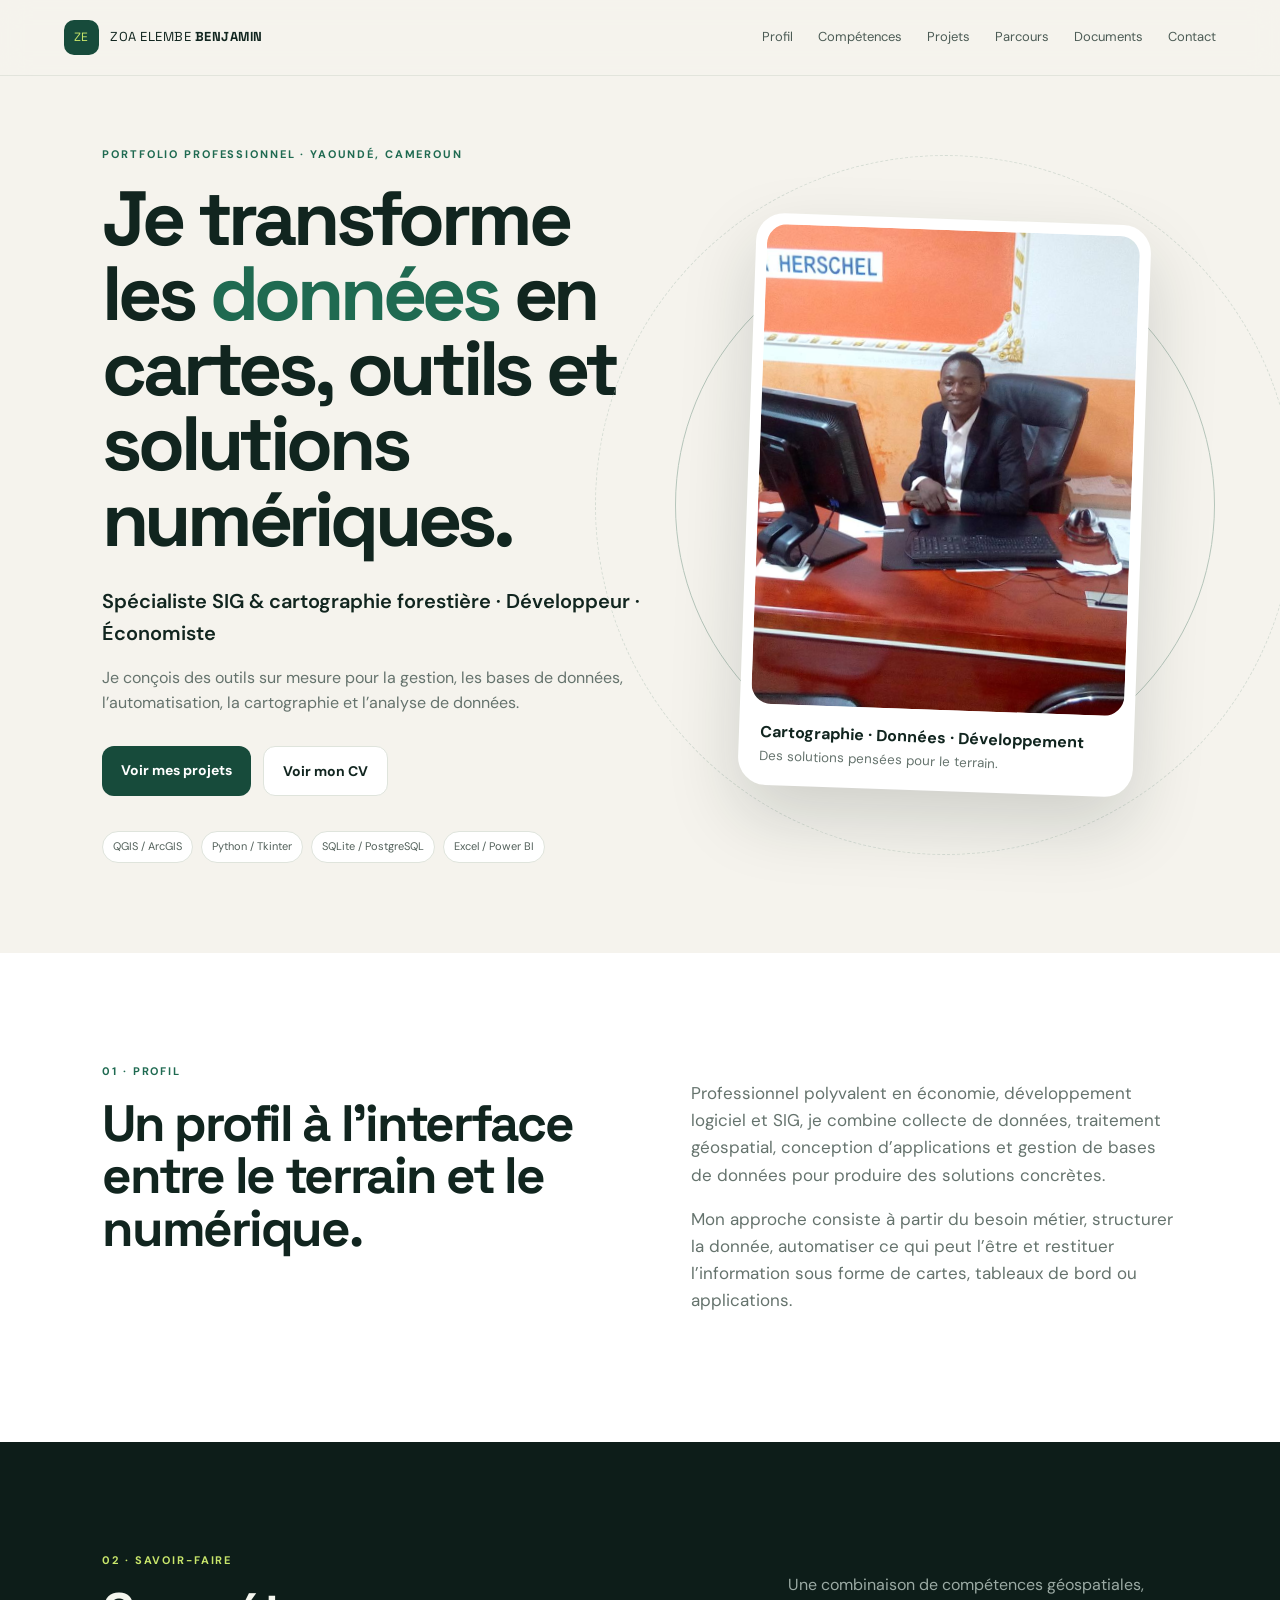
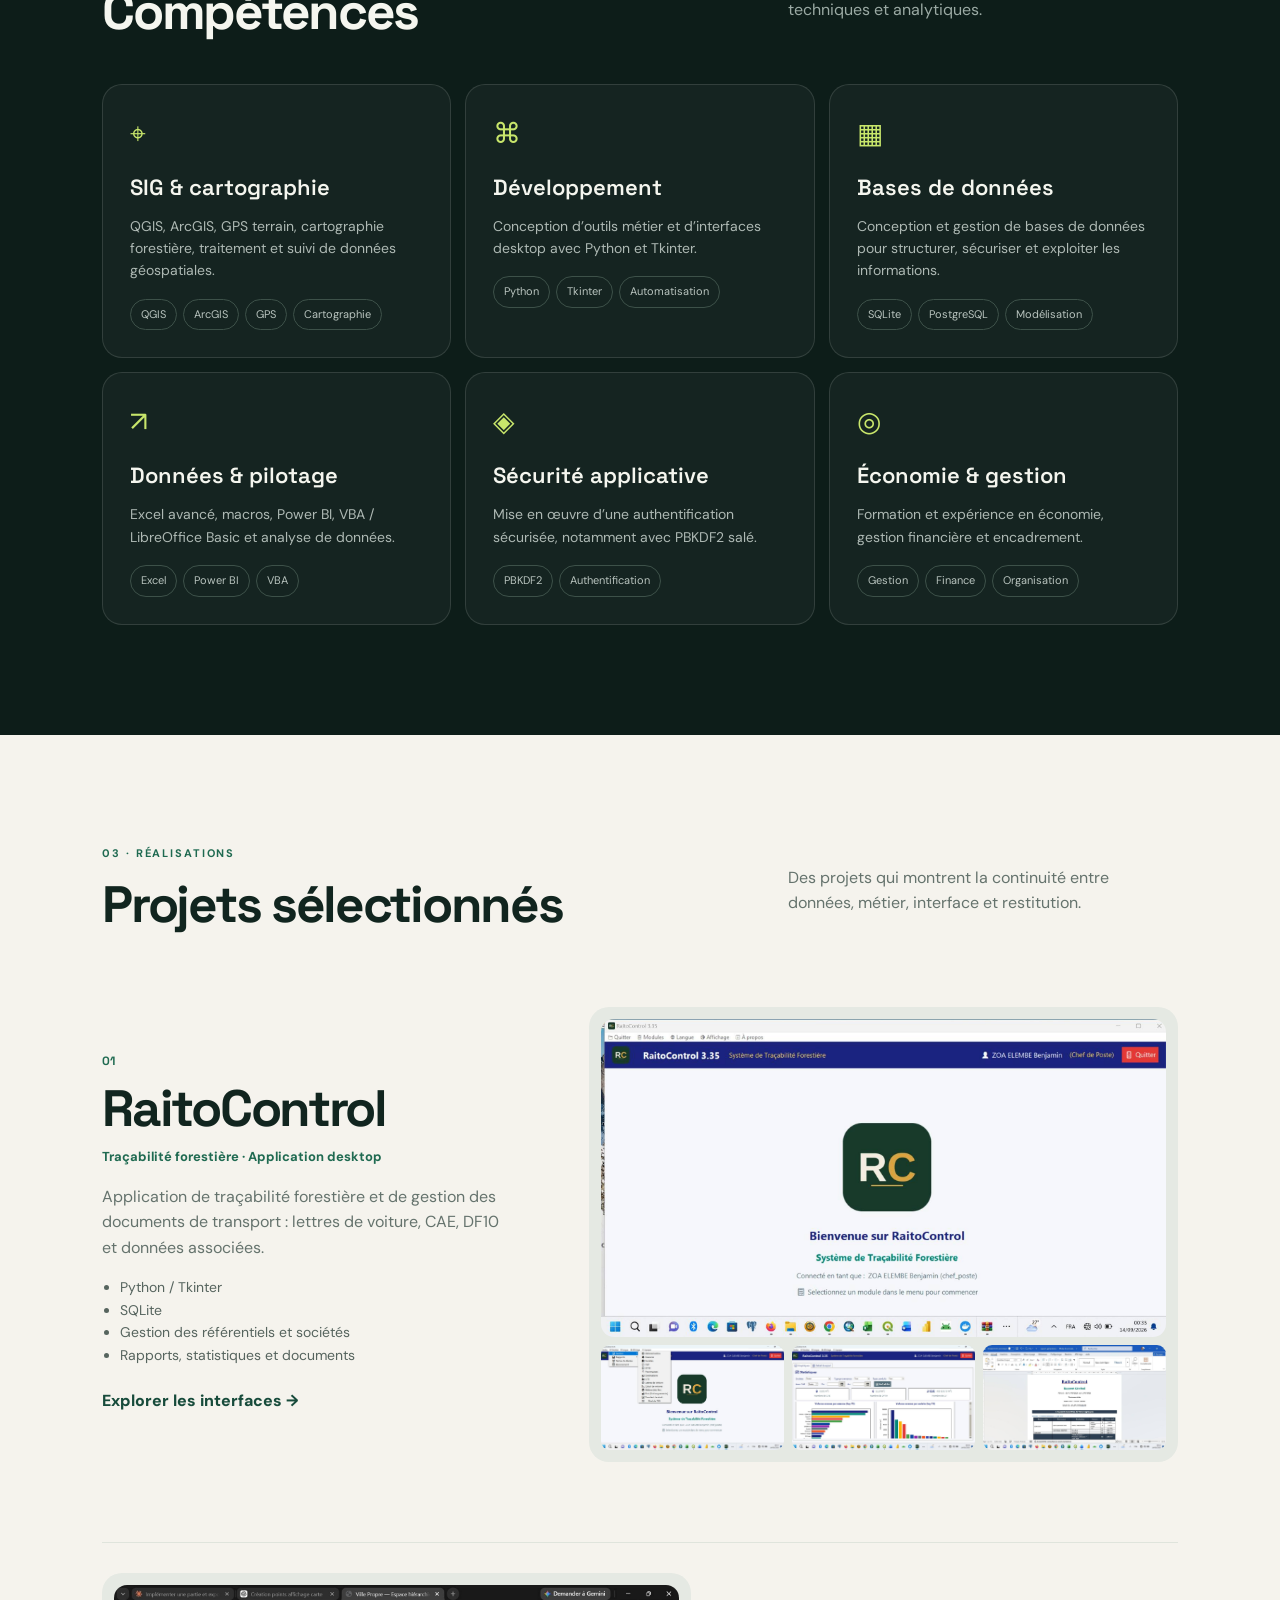
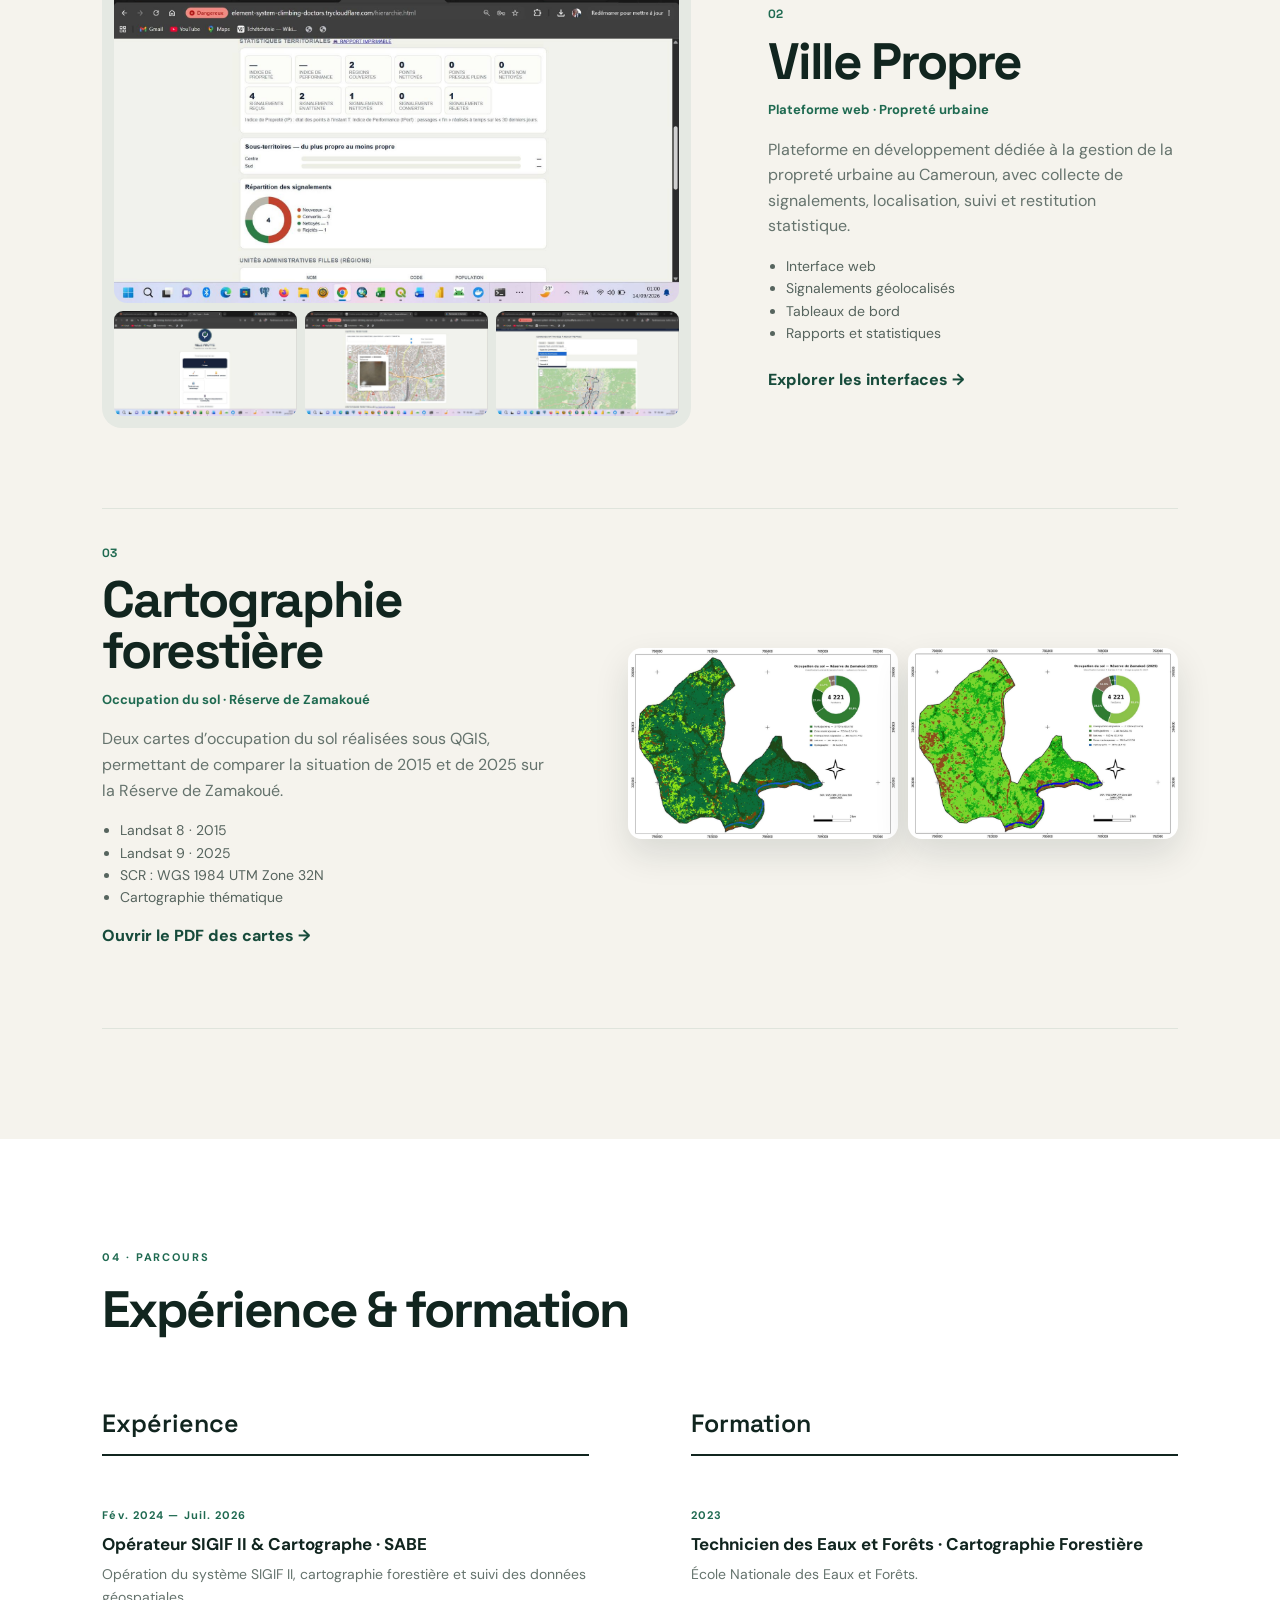
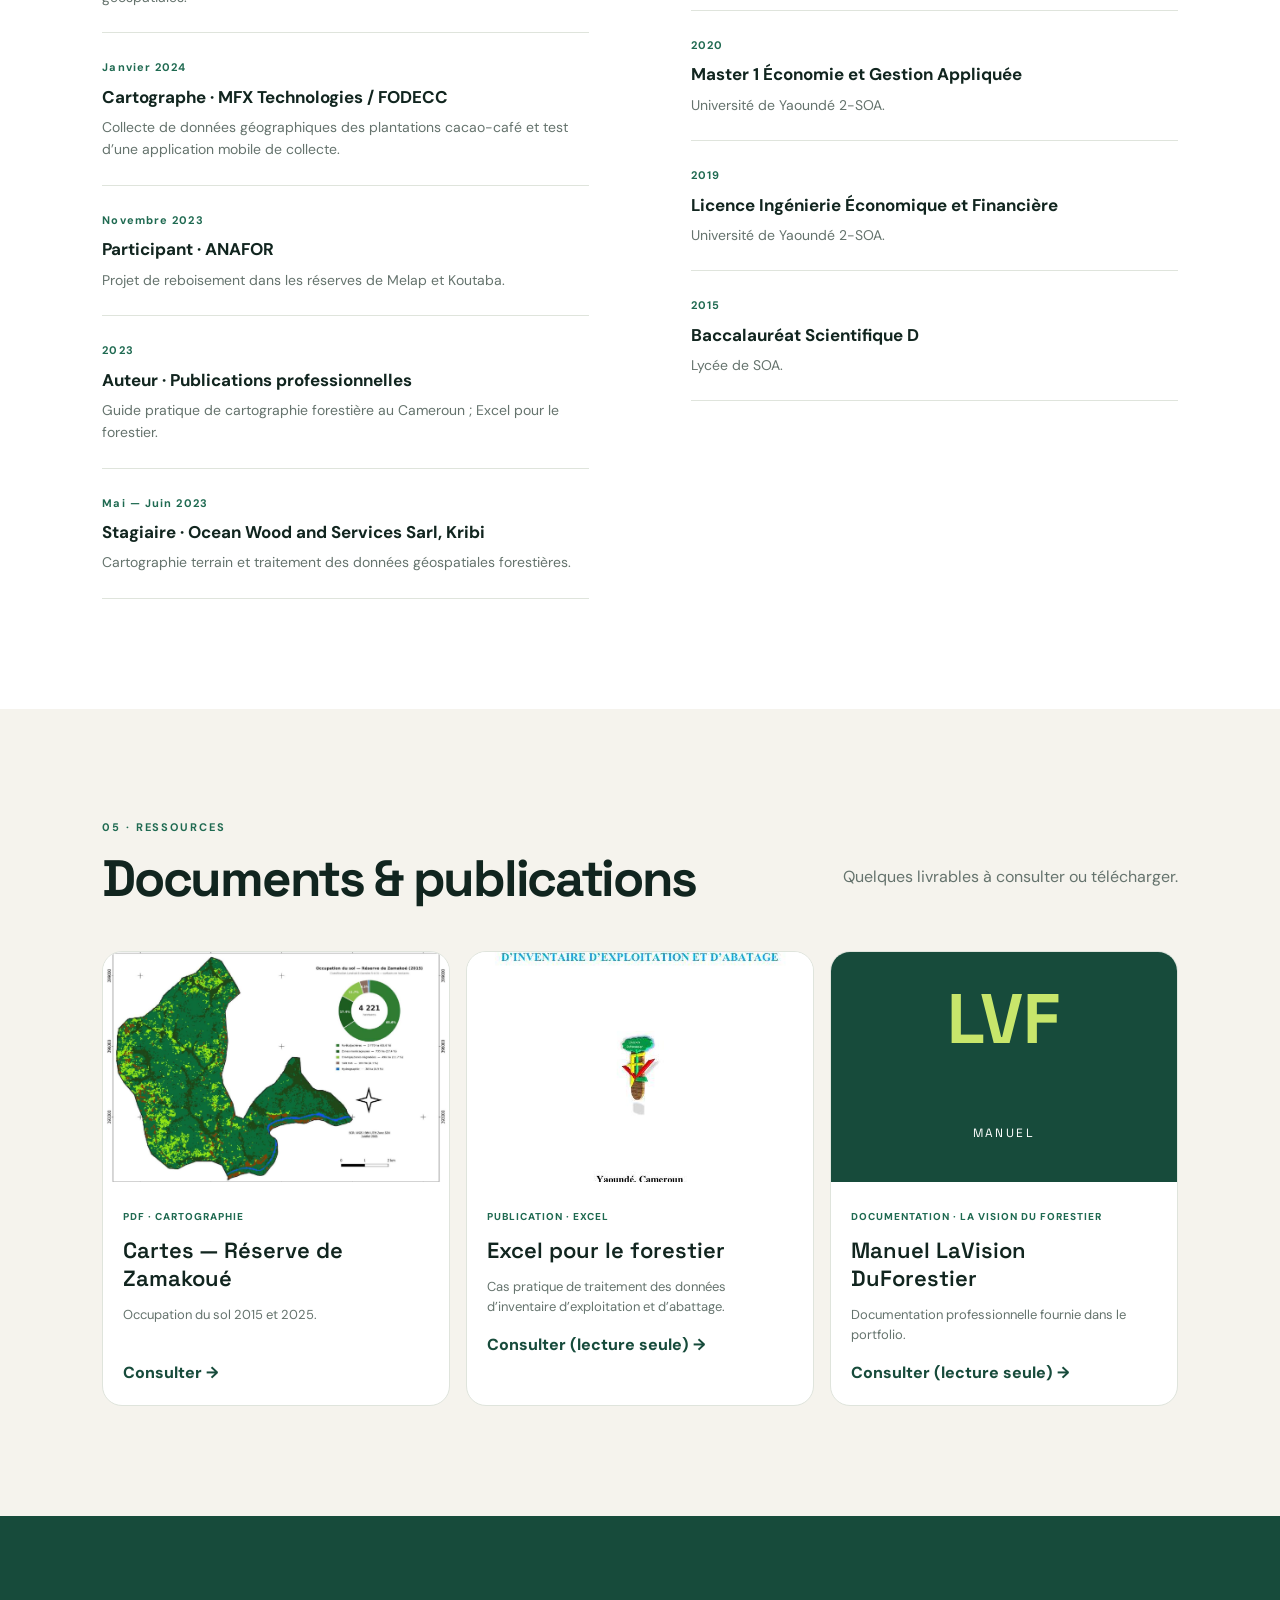
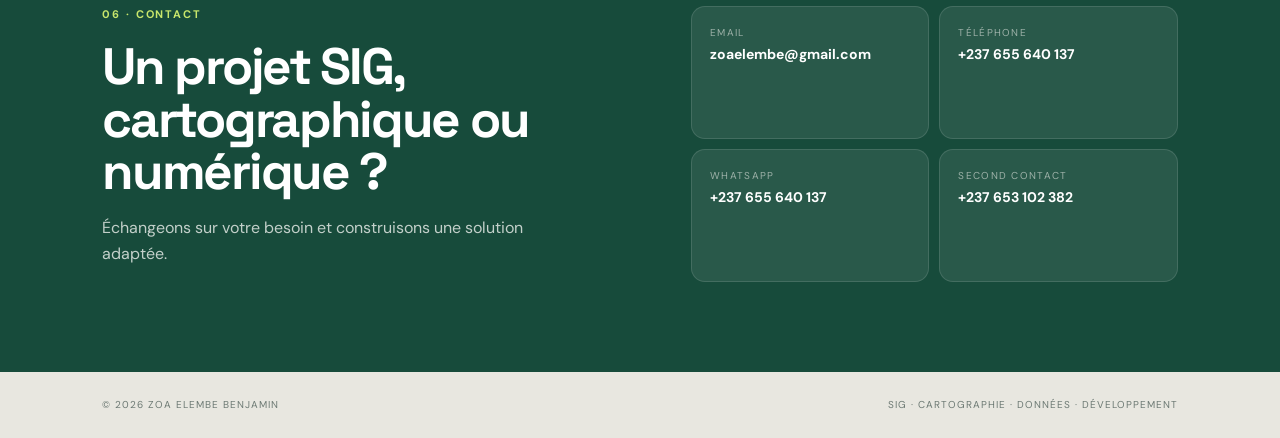
==== index.html @ d9d33c4f "Mon portfolio" ====
<!doctype html>
<html lang="fr">
<head>
<meta charset="utf-8">
<meta name="viewport" content="width=device-width,initial-scale=1">
<meta name="description" content="Portfolio professionnel de ZOA ELEMBE BENJAMIN — SIG, cartographie forestière, développement logiciel, bases de données et analyse de données.">
<title>ZOA ELEMBE BENJAMIN — SIG · Cartographie · Développement</title>
<link rel="stylesheet" href="style.css">
</head>
<body>
<header class="topbar">
  <a class="brand" href="#accueil"><span class="brand-mark">ZE</span><span>ZOA ELEMBE <b>BENJAMIN</b></span></a>
  <nav>
    <a href="#profil">Profil</a><a href="#competences">Compétences</a><a href="#projets">Projets</a><a href="#parcours">Parcours</a><a href="#documents">Documents</a><a href="#contact">Contact</a>
  </nav>
  <button class="menu" aria-label="Menu">☰</button>
</header>
<main>
<section id="accueil" class="hero">
  <div class="hero-copy">
    <p class="eyebrow">PORTFOLIO PROFESSIONNEL · YAOUNDÉ, CAMEROUN</p>
    <h1>Je transforme les <span>données</span> en cartes, outils et solutions numériques.</h1>
    <p class="lead">Spécialiste SIG & cartographie forestière · Développeur · Économiste</p>
    <p class="intro">Je conçois des outils sur mesure pour la gestion, les bases de données, l’automatisation, la cartographie et l’analyse de données.</p>
    <div class="actions"><a class="btn primary" href="#projets">Voir mes projets</a><a class="btn ghost" href="assets/documents/CV_ZOA_ELEMBE_BENJAMIN.docx" download>Voir mon CV</a></div>
    <div class="quick"><span>QGIS / ArcGIS</span><span>Python / Tkinter</span><span>SQLite / PostgreSQL</span><span>Excel / Power BI</span></div>
  </div>
  <div class="hero-visual">
    <div class="orbit orbit1"></div><div class="orbit orbit2"></div>
    <div class="profile-card"><img src="assets/profile.jpg" alt="Portrait professionnel de ZOA ELEMBE BENJAMIN"><div class="profile-caption"><b>Cartographie · Données · Développement</b><small>Des solutions pensées pour le terrain.</small></div></div>
  </div>
</section>

<section id="profil" class="section split">
 <div><p class="eyebrow">01 · PROFIL</p><h2>Un profil à l’interface entre le terrain et le numérique.</h2></div>
 <div><p>Professionnel polyvalent en économie, développement logiciel et SIG, je combine collecte de données, traitement géospatial, conception d’applications et gestion de bases de données pour produire des solutions concrètes.</p><p>Mon approche consiste à partir du besoin métier, structurer la donnée, automatiser ce qui peut l’être et restituer l’information sous forme de cartes, tableaux de bord ou applications.</p></div>
</section>

<section id="competences" class="section dark">
 <div class="section-head"><div><p class="eyebrow">02 · SAVOIR-FAIRE</p><h2>Compétences</h2></div><p>Une combinaison de compétences géospatiales, techniques et analytiques.</p></div>
 <div class="skill-grid">
  <article><span class="icon">⌖</span><h3>SIG & cartographie</h3><p>QGIS, ArcGIS, GPS terrain, cartographie forestière, traitement et suivi de données géospatiales.</p><div class="tags"><i>QGIS</i><i>ArcGIS</i><i>GPS</i><i>Cartographie</i></div></article>
  <article><span class="icon">⌘</span><h3>Développement</h3><p>Conception d’outils métier et d’interfaces desktop avec Python et Tkinter.</p><div class="tags"><i>Python</i><i>Tkinter</i><i>Automatisation</i></div></article>
  <article><span class="icon">▦</span><h3>Bases de données</h3><p>Conception et gestion de bases de données pour structurer, sécuriser et exploiter les informations.</p><div class="tags"><i>SQLite</i><i>PostgreSQL</i><i>Modélisation</i></div></article>
  <article><span class="icon">↗</span><h3>Données & pilotage</h3><p>Excel avancé, macros, Power BI, VBA / LibreOffice Basic et analyse de données.</p><div class="tags"><i>Excel</i><i>Power BI</i><i>VBA</i></div></article>
  <article><span class="icon">◈</span><h3>Sécurité applicative</h3><p>Mise en œuvre d’une authentification sécurisée, notamment avec PBKDF2 salé.</p><div class="tags"><i>PBKDF2</i><i>Authentification</i></div></article>
  <article><span class="icon">◎</span><h3>Économie & gestion</h3><p>Formation et expérience en économie, gestion financière et encadrement.</p><div class="tags"><i>Gestion</i><i>Finance</i><i>Organisation</i></div></article>
 </div>
</section>

<section id="projets" class="section projects">
 <div class="section-head"><div><p class="eyebrow">03 · RÉALISATIONS</p><h2>Projets sélectionnés</h2></div><p>Des projets qui montrent la continuité entre données, métier, interface et restitution.</p></div>
 <article class="project featured">
   <div class="project-text"><span class="number">01</span><h3>RaitoControl</h3><p class="project-type">Traçabilité forestière · Application desktop</p><p>Application de traçabilité forestière et de gestion des documents de transport : lettres de voiture, CAE, DF10 et données associées.</p><ul><li>Python / Tkinter</li><li>SQLite</li><li>Gestion des référentiels et sociétés</li><li>Rapports, statistiques et documents</li></ul><button class="text-btn" data-gallery="raito">Explorer les interfaces →</button></div>
   <div class="gallery-preview"><img src="assets/raito/452.jpg" alt="Accueil RaitoControl"><div class="mini-row"><img src="assets/raito/455.jpg" alt="Modules RaitoControl"><img src="assets/raito/458.jpg" alt="Statistiques RaitoControl"><img src="assets/raito/462.jpg" alt="Rapport RaitoControl"></div></div>
 </article>
 <article class="project reverse">
   <div class="gallery-preview"><img src="assets/villepropre/472.jpg" alt="Tableau de bord Ville Propre"><div class="mini-row"><img src="assets/villepropre/467.jpg" alt="Connexion Ville Propre"><img src="assets/villepropre/471.jpg" alt="Carte Ville Propre"><img src="assets/villepropre/477.jpg" alt="Carte filtrée Ville Propre"></div></div>
   <div class="project-text"><span class="number">02</span><h3>Ville Propre</h3><p class="project-type">Plateforme web · Propreté urbaine</p><p>Plateforme en développement dédiée à la gestion de la propreté urbaine au Cameroun, avec collecte de signalements, localisation, suivi et restitution statistique.</p><ul><li>Interface web</li><li>Signalements géolocalisés</li><li>Tableaux de bord</li><li>Rapports et statistiques</li></ul><button class="text-btn" data-gallery="ville">Explorer les interfaces →</button></div>
 </article>
 <article class="project featured map-project">
   <div class="project-text"><span class="number">03</span><h3>Cartographie forestière</h3><p class="project-type">Occupation du sol · Réserve de Zamakoué</p><p>Deux cartes d’occupation du sol réalisées sous QGIS, permettant de comparer la situation de 2015 et de 2025 sur la Réserve de Zamakoué.</p><ul><li>Landsat 8 · 2015</li><li>Landsat 9 · 2025</li><li>SCR : WGS 1984 UTM Zone 32N</li><li>Cartographie thématique</li></ul><a class="text-btn" href="assets/documents/cartes-portfolio.pdf" target="_blank">Ouvrir le PDF des cartes →</a></div>
   <div class="maps"><img src="assets/cartographie/map2015.jpg" alt="Occupation du sol Réserve de Zamakoué 2015"><img src="assets/cartographie/map2025.jpg" alt="Occupation du sol Réserve de Zamakoué 2025"></div>
 </article>
</section>

<section id="parcours" class="section timeline-section">
 <div class="section-head"><div><p class="eyebrow">04 · PARCOURS</p><h2>Expérience & formation</h2></div></div>
 <div class="timeline">
  <div class="timeline-col"><h3>Expérience</h3>
   <div class="item"><b>Fév. 2024 — Juil. 2026</b><h4>Opérateur SIGIF II & Cartographe · SABE</h4><p>Opération du système SIGIF II, cartographie forestière et suivi des données géospatiales.</p></div>
   <div class="item"><b>Janvier 2024</b><h4>Cartographe · MFX Technologies / FODECC</h4><p>Collecte de données géographiques des plantations cacao-café et test d’une application mobile de collecte.</p></div>
   <div class="item"><b>Novembre 2023</b><h4>Participant · ANAFOR</h4><p>Projet de reboisement dans les réserves de Melap et Koutaba.</p></div>
   <div class="item"><b>2023</b><h4>Auteur · Publications professionnelles</h4><p>Guide pratique de cartographie forestière au Cameroun ; Excel pour le forestier.</p></div>
   <div class="item"><b>Mai — Juin 2023</b><h4>Stagiaire · Ocean Wood and Services Sarl, Kribi</h4><p>Cartographie terrain et traitement des données géospatiales forestières.</p></div>
  </div>
  <div class="timeline-col"><h3>Formation</h3>
   <div class="item"><b>2023</b><h4>Technicien des Eaux et Forêts · Cartographie Forestière</h4><p>École Nationale des Eaux et Forêts.</p></div>
   <div class="item"><b>2020</b><h4>Master 1 Économie et Gestion Appliquée</h4><p>Université de Yaoundé 2-SOA.</p></div>
   <div class="item"><b>2019</b><h4>Licence Ingénierie Économique et Financière</h4><p>Université de Yaoundé 2-SOA.</p></div>
   <div class="item"><b>2015</b><h4>Baccalauréat Scientifique D</h4><p>Lycée de SOA.</p></div>
  </div>
 </div>
</section>

<section id="documents" class="section documents">
 <div class="section-head"><div><p class="eyebrow">05 · RESSOURCES</p><h2>Documents & publications</h2></div><p>Quelques livrables à consulter ou télécharger.</p></div>
 <div class="doc-grid">
  <article class="doc"><div class="doc-cover map-cover"><img src="assets/cartographie/map2015.jpg" alt="Aperçu des cartes"></div><div><span>PDF · CARTOGRAPHIE</span><h3>Cartes — Réserve de Zamakoué</h3><p>Occupation du sol 2015 et 2025.</p><a href="assets/documents/cartes-portfolio.pdf" target="_blank">Consulter →</a></div></article>
  <article class="doc"><div class="doc-cover"><img src="assets/documents/excel-cover.jpg" alt="Couverture Excel pour le forestier"></div><div><span>PUBLICATION · EXCEL</span><h3>Excel pour le forestier</h3><p>Cas pratique de traitement des données d’inventaire d’exploitation et d’abattage.</p><a href="viewer.html?doc=excel" target="_blank">Consulter (lecture seule) →</a></div></article>
  <article class="doc"><div class="doc-cover plain"><strong>LVF</strong><small>MANUEL</small></div><div><span>DOCUMENTATION · LA VISION DU FORESTIER</span><h3>Manuel LaVision DuForestier</h3><p>Documentation professionnelle fournie dans le portfolio.</p><a href="viewer.html?doc=manuel" target="_blank">Consulter (lecture seule) →</a></div></article>
 </div>
</section>

<section id="contact" class="contact">
 <div><p class="eyebrow">06 · CONTACT</p><h2>Un projet SIG, cartographique ou numérique ?</h2><p>Échangeons sur votre besoin et construisons une solution adaptée.</p></div>
 <div class="contact-card"><a href="mailto:zoaelembe@gmail.com"><span>Email</span><b>zoaelembe@gmail.com</b></a><a href="tel:+237655640137"><span>Téléphone</span><b>+237 655 640 137</b></a><a href="https://wa.me/237655640137" target="_blank" rel="noopener"><span>WhatsApp</span><b>+237 655 640 137</b></a><a href="tel:+237653102382"><span>Second contact</span><b>+237 653 102 382</b></a></div>
</section>
</main>
<footer><span>© 2026 ZOA ELEMBE BENJAMIN</span><span>SIG · CARTOGRAPHIE · DONNÉES · DÉVELOPPEMENT</span></footer>

<div class="modal" id="galleryModal" aria-hidden="true"><div class="modal-inner"><button class="close">×</button><div class="modal-title"><span id="galleryLabel"></span><h2 id="galleryTitle"></h2></div><div class="gallery-grid" id="galleryGrid"></div></div></div>
<script src="script.js"></script>
</body>
</html>
---- style.css ----
@import url('https://fonts.googleapis.com/css2?family=DM+Sans:wght@400;500;600;700&family=Space+Grotesk:wght@500;600;700&display=swap');
:root{--ink:#11251f;--muted:#65736d;--green:#174b3b;--green2:#1f6a51;--lime:#c8e66b;--cream:#f5f3ed;--paper:#fff;--line:#dfe4dc;--dark:#0d1d19;--radius:24px}*{box-sizing:border-box}html{scroll-behavior:smooth}body{margin:0;color:var(--ink);background:var(--cream);font-family:'DM Sans',sans-serif;line-height:1.6}a{text-decoration:none;color:inherit}button{font:inherit}.topbar{height:76px;padding:0 5vw;display:flex;align-items:center;justify-content:space-between;position:sticky;top:0;z-index:30;background:rgba(245,243,237,.92);backdrop-filter:blur(14px);border-bottom:1px solid rgba(17,37,31,.08)}.brand{display:flex;align-items:center;gap:11px;font-family:'Space Grotesk';font-size:13px;letter-spacing:.04em}.brand b{font-weight:700}.brand-mark{width:35px;height:35px;border-radius:10px;background:var(--green);color:var(--lime);display:grid;place-items:center;font-size:12px}nav{display:flex;gap:25px;font-size:13px;color:#4c5b55}nav a:hover{color:var(--green)}.menu{display:none;background:none;border:0;font-size:22px}.hero{min-height:calc(100vh - 76px);display:grid;grid-template-columns:1.08fr .92fr;gap:5vw;align-items:center;padding:70px 8vw 90px;overflow:hidden}.eyebrow{font-size:11px;font-weight:700;letter-spacing:.17em;color:var(--green2);margin:0 0 17px}.hero h1{font:700 clamp(44px,6vw,79px)/.98 'Space Grotesk';letter-spacing:-.055em;max-width:850px;margin:0}.hero h1 span{color:var(--green2)}.lead{font-size:20px;font-weight:600;margin:28px 0 8px}.intro{max-width:620px;color:var(--muted);font-size:16px}.actions{display:flex;gap:12px;margin:30px 0}.btn{padding:13px 19px;border-radius:12px;font-weight:700;font-size:14px}.primary{background:var(--green);color:#fff}.ghost{border:1px solid var(--line);background:#fff}.quick{display:flex;flex-wrap:wrap;gap:8px;margin-top:35px}.quick span,.tags i{font-style:normal;border:1px solid var(--line);padding:6px 10px;border-radius:99px;background:#fff;font-size:11px;color:#52605a}.hero-visual{position:relative;min-height:540px;display:grid;place-items:center}.profile-card{width:min(430px,85%);position:relative;z-index:2;background:#fff;padding:11px;border-radius:28px;box-shadow:0 30px 70px rgba(17,37,31,.17);transform:rotate(2deg)}.profile-card img{width:100%;height:480px;object-fit:cover;border-radius:20px;display:block}.profile-caption{padding:15px 10px 8px;display:flex;flex-direction:column}.profile-caption small{color:var(--muted)}.orbit{position:absolute;border:1px solid #b6c6bb;border-radius:50%}.orbit1{width:540px;height:540px}.orbit2{width:700px;height:700px;border-style:dashed;opacity:.5}.section{padding:110px 8vw}.split{display:grid;grid-template-columns:1fr 1fr;gap:8vw;background:#fff}.split h2,.section h2,.contact h2{font:700 clamp(34px,4vw,58px)/1.03 'Space Grotesk';letter-spacing:-.045em;margin:0}.split p:not(.eyebrow){font-size:17px;color:var(--muted)}.dark{background:var(--dark);color:#f5f6ef}.dark .eyebrow{color:var(--lime)}.section-head{display:flex;justify-content:space-between;gap:30px;align-items:end;margin-bottom:45px}.section-head>p{max-width:390px;color:var(--muted)}.dark .section-head>p{color:#9baaa4}.skill-grid{display:grid;grid-template-columns:repeat(3,1fr);gap:14px}.skill-grid article{border:1px solid rgba(255,255,255,.12);padding:27px;border-radius:20px;background:rgba(255,255,255,.035);min-height:245px}.icon{font-size:28px;color:var(--lime)}.skill-grid h3{font:600 22px 'Space Grotesk';margin:16px 0 7px}.skill-grid p{color:#aeb9b4;font-size:14px}.tags{display:flex;gap:6px;flex-wrap:wrap;margin-top:17px}.dark .tags i{background:transparent;border-color:#3d5149;color:#b9c4bf}.projects{background:var(--cream)}.project{display:grid;grid-template-columns:.82fr 1.18fr;gap:6vw;align-items:center;padding:30px 0 80px;border-bottom:1px solid var(--line)}.project.reverse{grid-template-columns:1.18fr .82fr}.project-text .number{font:700 12px 'Space Grotesk';color:var(--green2)}.project h3{font:700 clamp(34px,4vw,58px)/1 'Space Grotesk';letter-spacing:-.045em;margin:10px 0}.project-type{color:var(--green2);font-weight:700;font-size:13px}.project-text>p:not(.project-type){color:var(--muted)}.project ul{padding-left:18px;color:#56645e;font-size:14px}.text-btn{border:0;background:none;padding:8px 0;color:var(--green);font-weight:800;cursor:pointer}.gallery-preview{background:#e5e9e3;border-radius:20px;padding:12px}.gallery-preview>img{width:100%;display:block;border-radius:13px}.mini-row{display:grid;grid-template-columns:repeat(3,1fr);gap:8px;margin-top:8px}.mini-row img{width:100%;height:105px;object-fit:cover;border-radius:9px}.map-project{grid-template-columns:.9fr 1.1fr}.maps{display:grid;grid-template-columns:1fr 1fr;gap:10px}.maps img{width:100%;border-radius:14px;box-shadow:0 15px 35px rgba(17,37,31,.12)}.timeline-section{background:#fff}.timeline{display:grid;grid-template-columns:1fr 1fr;gap:8vw}.timeline-col>h3{font:600 25px 'Space Grotesk';padding-bottom:15px;border-bottom:2px solid var(--ink)}.item{padding:20px 0;border-bottom:1px solid var(--line)}.item>b{font-size:11px;letter-spacing:.1em;color:var(--green2)}.item h4{margin:5px 0;font-size:17px}.item p{margin:4px 0;color:var(--muted);font-size:14px}.documents{background:var(--cream)}.doc-grid{display:grid;grid-template-columns:repeat(3,1fr);gap:16px}.doc{background:#fff;border-radius:20px;overflow:hidden;border:1px solid var(--line)}.doc-cover{height:230px;background:#e4e9e2;overflow:hidden}.doc-cover img{width:100%;height:100%;object-fit:cover}.doc>div:last-child{padding:20px}.doc span{font-size:10px;font-weight:800;letter-spacing:.1em;color:var(--green2)}.doc h3{font:600 22px 'Space Grotesk';margin:8px 0}.doc p{font-size:13px;color:var(--muted);min-height:42px}.doc a{font-weight:800;color:var(--green)}.plain{display:grid;place-items:center;color:#fff;background:var(--green);font-family:'Space Grotesk'}.plain strong{font-size:70px;color:var(--lime);line-height:.8}.plain small{font-size:12px;letter-spacing:.2em}.contact{padding:90px 8vw;background:var(--green);color:#fff;display:grid;grid-template-columns:1fr 1fr;gap:8vw}.contact .eyebrow{color:var(--lime)}.contact p:not(.eyebrow){color:#c3d0ca}.contact-card{display:grid;grid-template-columns:1fr 1fr;gap:10px}.contact-card a{padding:18px;background:rgba(255,255,255,.08);border:1px solid rgba(255,255,255,.12);border-radius:14px}.contact-card span{display:block;font-size:10px;text-transform:uppercase;letter-spacing:.13em;color:#9db1a8}.contact-card b{font-size:14px}.modal{position:fixed;inset:0;background:rgba(5,14,12,.88);z-index:100;display:none;padding:5vh 5vw;overflow:auto}.modal.open{display:block}.modal-inner{max-width:1200px;margin:auto;background:#f4f5f0;border-radius:24px;padding:28px;position:relative}.close{position:absolute;right:18px;top:12px;border:0;background:none;font-size:35px;cursor:pointer}.modal-title{padding:10px 0 22px}.modal-title span{font-size:10px;letter-spacing:.15em;font-weight:800;color:var(--green2)}.modal-title h2{font:700 35px 'Space Grotesk';margin:4px 0}.gallery-grid{display:grid;grid-template-columns:repeat(2,1fr);gap:12px}.gallery-grid img{width:100%;border-radius:12px;background:#ddd}.gallery-grid figure{margin:0}.gallery-grid figcaption{font-size:11px;color:var(--muted);padding:5px 2px}.modal-open{overflow:hidden}footer{padding:25px 8vw;display:flex;justify-content:space-between;font-size:10px;letter-spacing:.1em;color:#6c7973;background:#e8e7e0}@media(max-width:900px){nav{display:none}.menu{display:block}.hero,.split,.project,.project.reverse,.map-project,.timeline,.contact{grid-template-columns:1fr}.hero{padding-top:45px}.hero-visual{min-height:470px}.skill-grid,.doc-grid{grid-template-columns:1fr 1fr}.section-head{display:block}.section-head>p{margin-top:15px}.contact-card{margin-top:10px}}@media(max-width:600px){.topbar{padding:0 5vw}.brand{font-size:11px}.hero,.section,.contact{padding-left:5vw;padding-right:5vw}.hero h1{font-size:43px}.hero-visual{min-height:390px}.profile-card{width:92%}.profile-card img{height:340px}.orbit1{width:370px;height:370px}.orbit2{width:470px;height:470px}.skill-grid,.doc-grid,.contact-card,.gallery-grid{grid-template-columns:1fr}.project{padding-bottom:55px}.mini-row img{height:75px}.maps{grid-template-columns:1fr}footer{padding:20px 5vw;display:block}footer span{display:block;margin:4px 0}}
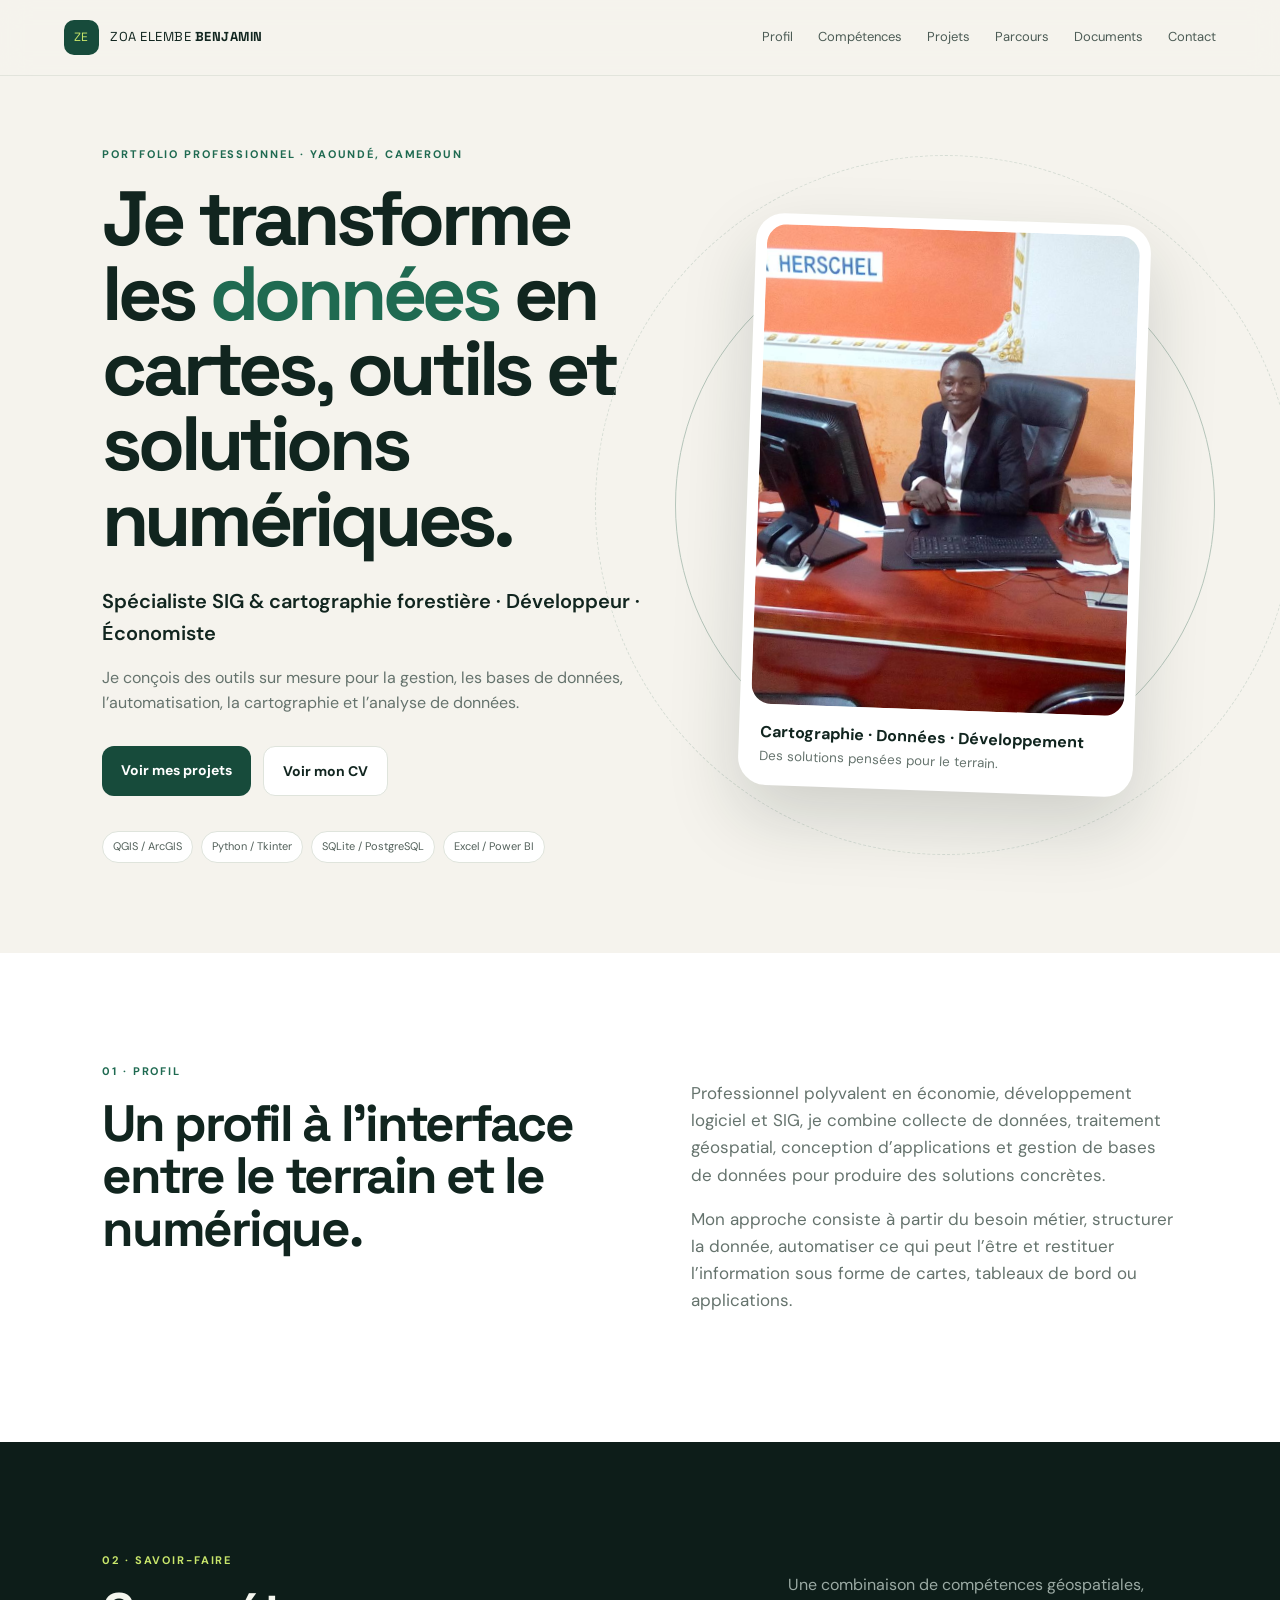
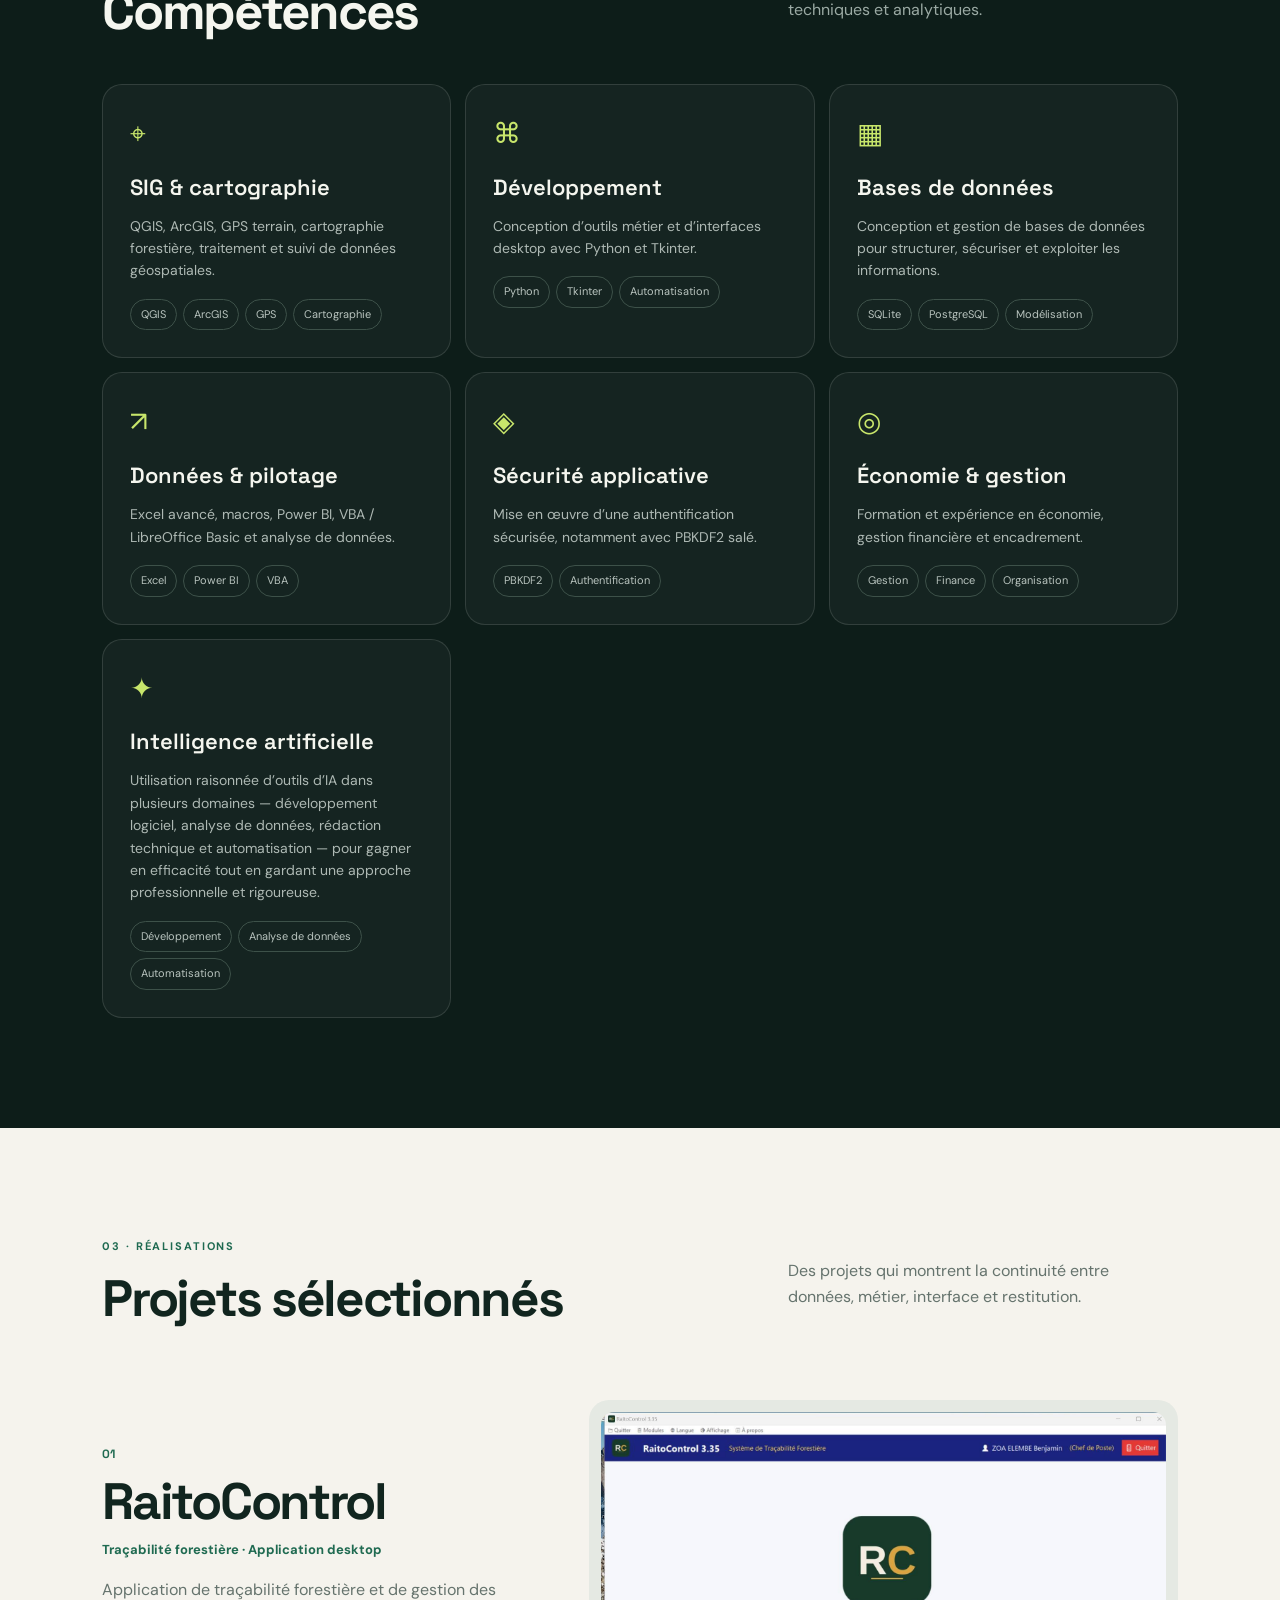
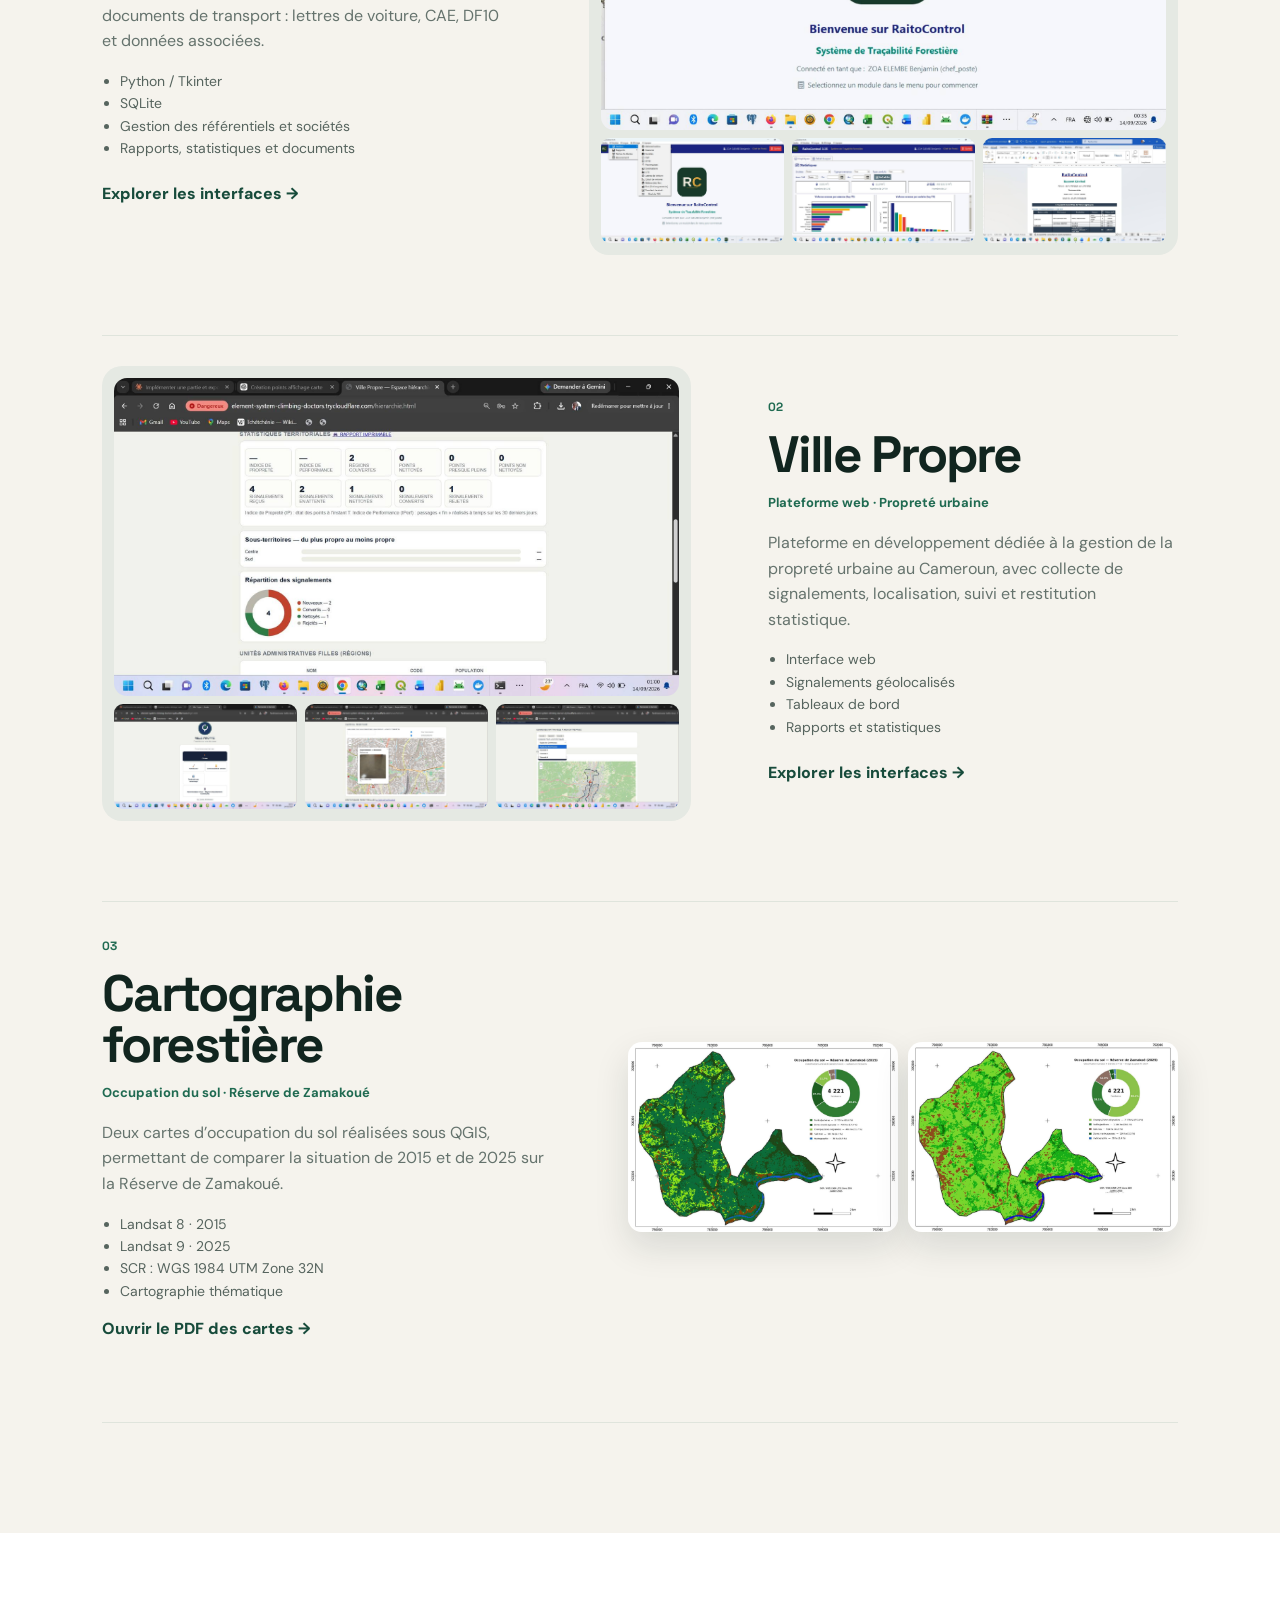
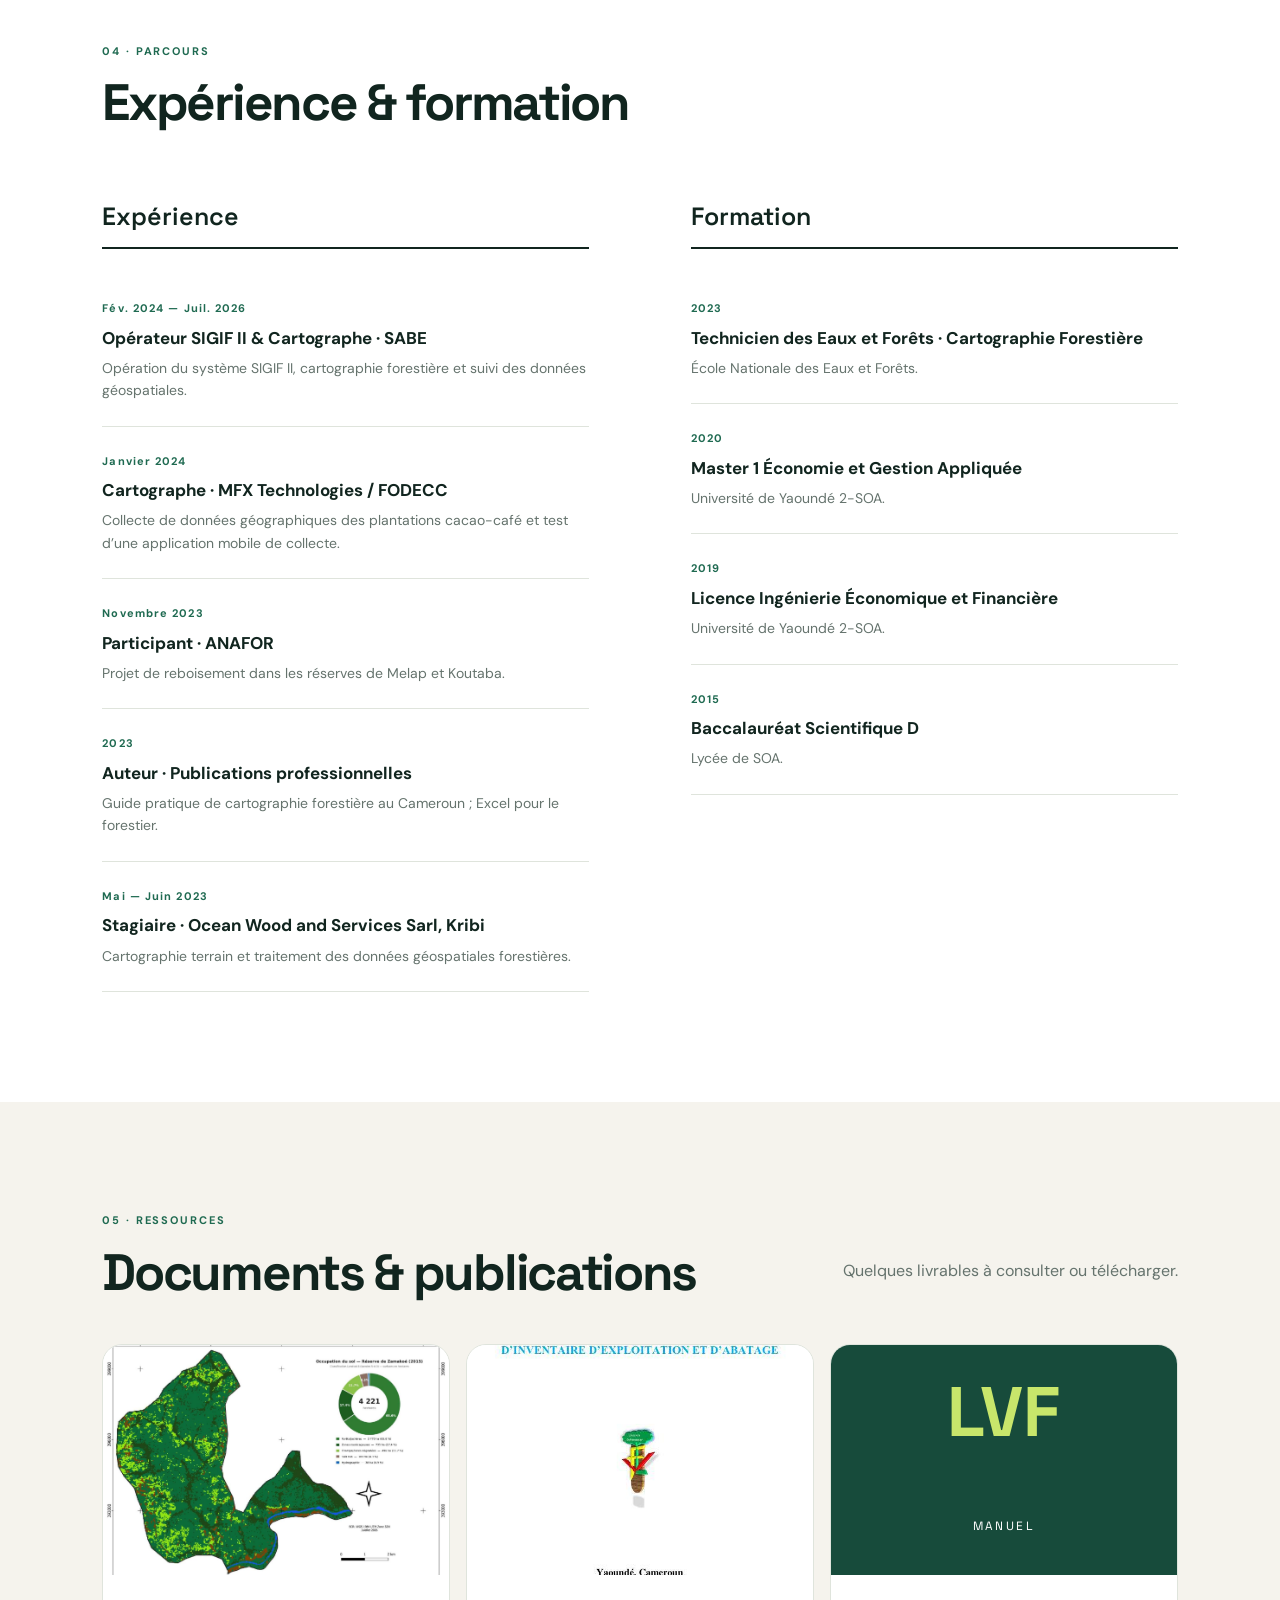
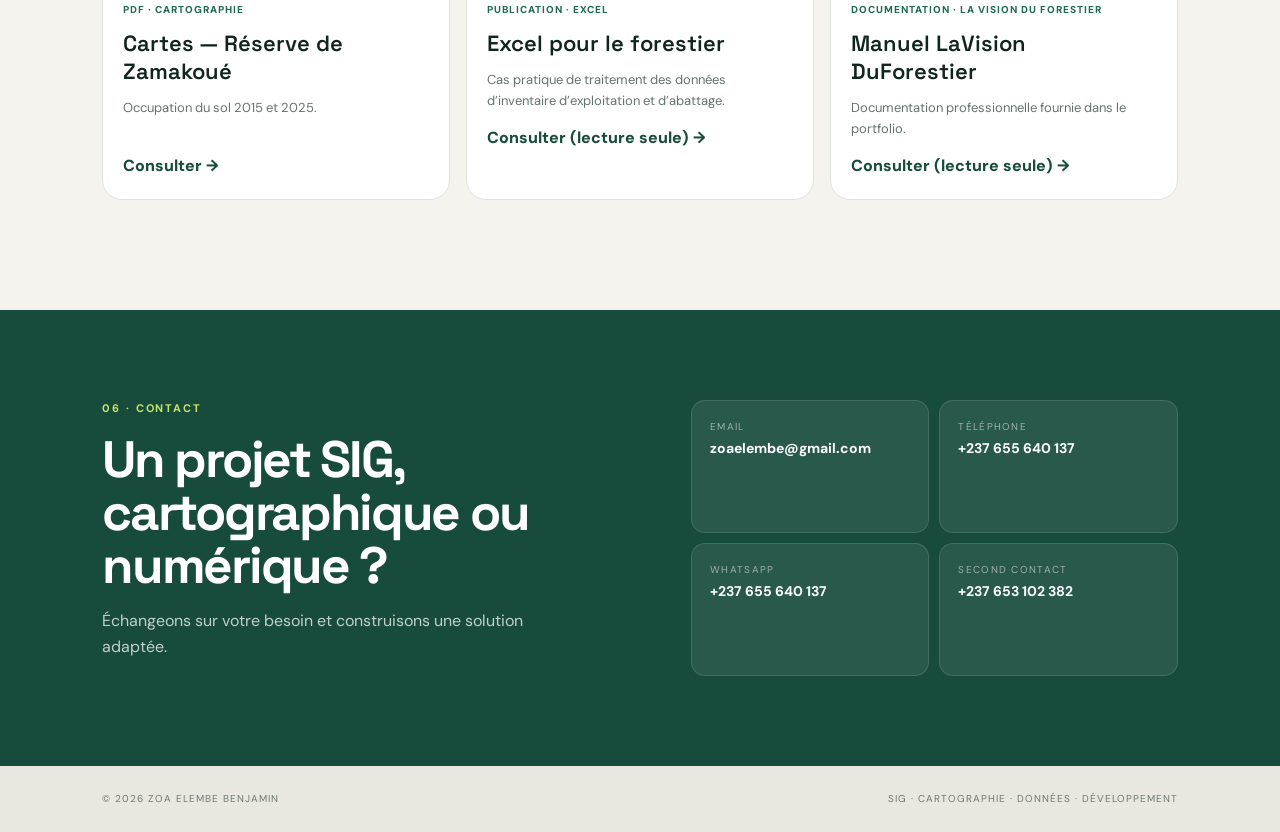
==== commit 6db1449f: "Update index.html" ====
--- a/index.html
+++ b/index.html
@@ -44,7 +44,7 @@
   <article><span class="icon">▦</span><h3>Bases de données</h3><p>Conception et gestion de bases de données pour structurer, sécuriser et exploiter les informations.</p><div class="tags"><i>SQLite</i><i>PostgreSQL</i><i>Modélisation</i></div></article>
   <article><span class="icon">↗</span><h3>Données & pilotage</h3><p>Excel avancé, macros, Power BI, VBA / LibreOffice Basic et analyse de données.</p><div class="tags"><i>Excel</i><i>Power BI</i><i>VBA</i></div></article>
   <article><span class="icon">◈</span><h3>Sécurité applicative</h3><p>Mise en œuvre d’une authentification sécurisée, notamment avec PBKDF2 salé.</p><div class="tags"><i>PBKDF2</i><i>Authentification</i></div></article>
-  <article><span class="icon">◎</span><h3>Économie & gestion</h3><p>Formation et expérience en économie, gestion financière et encadrement.</p><div class="tags"><i>Gestion</i><i>Finance</i><i>Organisation</i></div></article>
+  <article><span class="icon">◎</span><h3>Économie & gestion</h3><p>Formation et expérience en économie, gestion financière et encadrement.</p><div class="tags"><i>Gestion</i><i>Finance</i><i>Organisation</i></div></article><article><span class="icon">✦</span><h3>Intelligence artificielle</h3><p>Utilisation raisonnée d’outils d’IA dans plusieurs domaines — développement logiciel, analyse de données, rédaction technique et automatisation — pour gagner en efficacité tout en gardant une approche professionnelle et rigoureuse.</p><div class="tags"><i>Développement</i><i>Analyse de données</i><i>Automatisation</i></div></article>
  </div>
 </section>
 
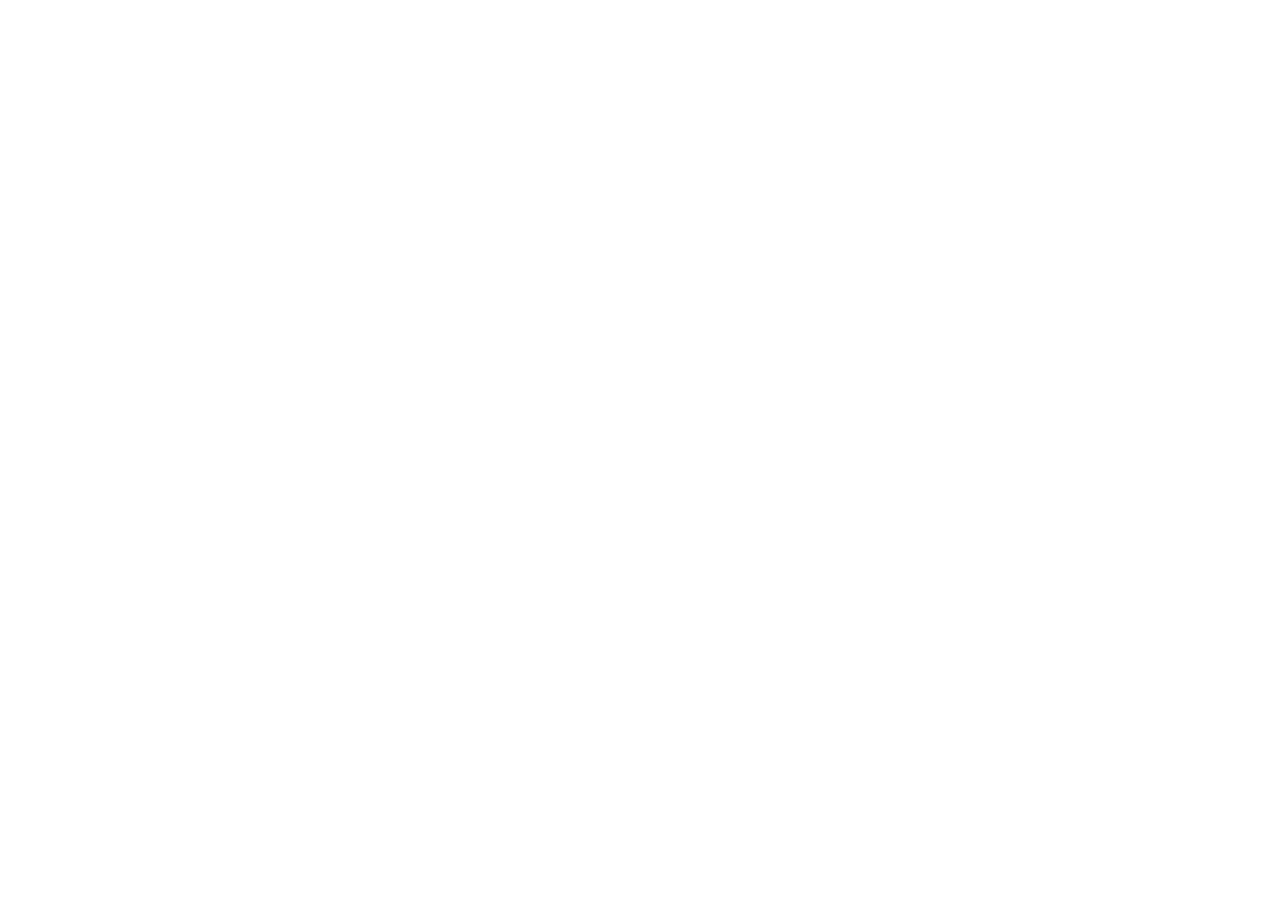
==== commit a5cd79d6: "Update index.html" ====
--- a/index.html
+++ b/index.html
@@ -1,105 +1,12 @@
-<!doctype html>
+<!DOCTYPE html>
 <html lang="fr">
 <head>
-<meta charset="utf-8">
-<meta name="viewport" content="width=device-width,initial-scale=1">
-<meta name="description" content="Portfolio professionnel de ZOA ELEMBE BENJAMIN — SIG, cartographie forestière, développement logiciel, bases de données et analyse de données.">
-<title>ZOA ELEMBE BENJAMIN — SIG · Cartographie · Développement</title>
-<link rel="stylesheet" href="style.css">
+  <meta charset="UTF-8">
+  <meta http-equiv="refresh" content="0; url=https://zoaelembe.netlify.app">
+  <link rel="canonical" href="https://zoaelembe.netlify.app">
+  <title>Redirection...</title>
 </head>
 <body>
-<header class="topbar">
-  <a class="brand" href="#accueil"><span class="brand-mark">ZE</span><span>ZOA ELEMBE <b>BENJAMIN</b></span></a>
-  <nav>
-    <a href="#profil">Profil</a><a href="#competences">Compétences</a><a href="#projets">Projets</a><a href="#parcours">Parcours</a><a href="#documents">Documents</a><a href="#contact">Contact</a>
-  </nav>
-  <button class="menu" aria-label="Menu">☰</button>
-</header>
-<main>
-<section id="accueil" class="hero">
-  <div class="hero-copy">
-    <p class="eyebrow">PORTFOLIO PROFESSIONNEL · YAOUNDÉ, CAMEROUN</p>
-    <h1>Je transforme les <span>données</span> en cartes, outils et solutions numériques.</h1>
-    <p class="lead">Spécialiste SIG & cartographie forestière · Développeur · Économiste</p>
-    <p class="intro">Je conçois des outils sur mesure pour la gestion, les bases de données, l’automatisation, la cartographie et l’analyse de données.</p>
-    <div class="actions"><a class="btn primary" href="#projets">Voir mes projets</a><a class="btn ghost" href="assets/documents/CV_ZOA_ELEMBE_BENJAMIN.docx" download>Voir mon CV</a></div>
-    <div class="quick"><span>QGIS / ArcGIS</span><span>Python / Tkinter</span><span>SQLite / PostgreSQL</span><span>Excel / Power BI</span></div>
-  </div>
-  <div class="hero-visual">
-    <div class="orbit orbit1"></div><div class="orbit orbit2"></div>
-    <div class="profile-card"><img src="assets/profile.jpg" alt="Portrait professionnel de ZOA ELEMBE BENJAMIN"><div class="profile-caption"><b>Cartographie · Données · Développement</b><small>Des solutions pensées pour le terrain.</small></div></div>
-  </div>
-</section>
-
-<section id="profil" class="section split">
- <div><p class="eyebrow">01 · PROFIL</p><h2>Un profil à l’interface entre le terrain et le numérique.</h2></div>
- <div><p>Professionnel polyvalent en économie, développement logiciel et SIG, je combine collecte de données, traitement géospatial, conception d’applications et gestion de bases de données pour produire des solutions concrètes.</p><p>Mon approche consiste à partir du besoin métier, structurer la donnée, automatiser ce qui peut l’être et restituer l’information sous forme de cartes, tableaux de bord ou applications.</p></div>
-</section>
-
-<section id="competences" class="section dark">
- <div class="section-head"><div><p class="eyebrow">02 · SAVOIR-FAIRE</p><h2>Compétences</h2></div><p>Une combinaison de compétences géospatiales, techniques et analytiques.</p></div>
- <div class="skill-grid">
-  <article><span class="icon">⌖</span><h3>SIG & cartographie</h3><p>QGIS, ArcGIS, GPS terrain, cartographie forestière, traitement et suivi de données géospatiales.</p><div class="tags"><i>QGIS</i><i>ArcGIS</i><i>GPS</i><i>Cartographie</i></div></article>
-  <article><span class="icon">⌘</span><h3>Développement</h3><p>Conception d’outils métier et d’interfaces desktop avec Python et Tkinter.</p><div class="tags"><i>Python</i><i>Tkinter</i><i>Automatisation</i></div></article>
-  <article><span class="icon">▦</span><h3>Bases de données</h3><p>Conception et gestion de bases de données pour structurer, sécuriser et exploiter les informations.</p><div class="tags"><i>SQLite</i><i>PostgreSQL</i><i>Modélisation</i></div></article>
-  <article><span class="icon">↗</span><h3>Données & pilotage</h3><p>Excel avancé, macros, Power BI, VBA / LibreOffice Basic et analyse de données.</p><div class="tags"><i>Excel</i><i>Power BI</i><i>VBA</i></div></article>
-  <article><span class="icon">◈</span><h3>Sécurité applicative</h3><p>Mise en œuvre d’une authentification sécurisée, notamment avec PBKDF2 salé.</p><div class="tags"><i>PBKDF2</i><i>Authentification</i></div></article>
-  <article><span class="icon">◎</span><h3>Économie & gestion</h3><p>Formation et expérience en économie, gestion financière et encadrement.</p><div class="tags"><i>Gestion</i><i>Finance</i><i>Organisation</i></div></article><article><span class="icon">✦</span><h3>Intelligence artificielle</h3><p>Utilisation raisonnée d’outils d’IA dans plusieurs domaines — développement logiciel, analyse de données, rédaction technique et automatisation — pour gagner en efficacité tout en gardant une approche professionnelle et rigoureuse.</p><div class="tags"><i>Développement</i><i>Analyse de données</i><i>Automatisation</i></div></article>
- </div>
-</section>
-
-<section id="projets" class="section projects">
- <div class="section-head"><div><p class="eyebrow">03 · RÉALISATIONS</p><h2>Projets sélectionnés</h2></div><p>Des projets qui montrent la continuité entre données, métier, interface et restitution.</p></div>
- <article class="project featured">
-   <div class="project-text"><span class="number">01</span><h3>RaitoControl</h3><p class="project-type">Traçabilité forestière · Application desktop</p><p>Application de traçabilité forestière et de gestion des documents de transport : lettres de voiture, CAE, DF10 et données associées.</p><ul><li>Python / Tkinter</li><li>SQLite</li><li>Gestion des référentiels et sociétés</li><li>Rapports, statistiques et documents</li></ul><button class="text-btn" data-gallery="raito">Explorer les interfaces →</button></div>
-   <div class="gallery-preview"><img src="assets/raito/452.jpg" alt="Accueil RaitoControl"><div class="mini-row"><img src="assets/raito/455.jpg" alt="Modules RaitoControl"><img src="assets/raito/458.jpg" alt="Statistiques RaitoControl"><img src="assets/raito/462.jpg" alt="Rapport RaitoControl"></div></div>
- </article>
- <article class="project reverse">
-   <div class="gallery-preview"><img src="assets/villepropre/472.jpg" alt="Tableau de bord Ville Propre"><div class="mini-row"><img src="assets/villepropre/467.jpg" alt="Connexion Ville Propre"><img src="assets/villepropre/471.jpg" alt="Carte Ville Propre"><img src="assets/villepropre/477.jpg" alt="Carte filtrée Ville Propre"></div></div>
-   <div class="project-text"><span class="number">02</span><h3>Ville Propre</h3><p class="project-type">Plateforme web · Propreté urbaine</p><p>Plateforme en développement dédiée à la gestion de la propreté urbaine au Cameroun, avec collecte de signalements, localisation, suivi et restitution statistique.</p><ul><li>Interface web</li><li>Signalements géolocalisés</li><li>Tableaux de bord</li><li>Rapports et statistiques</li></ul><button class="text-btn" data-gallery="ville">Explorer les interfaces →</button></div>
- </article>
- <article class="project featured map-project">
-   <div class="project-text"><span class="number">03</span><h3>Cartographie forestière</h3><p class="project-type">Occupation du sol · Réserve de Zamakoué</p><p>Deux cartes d’occupation du sol réalisées sous QGIS, permettant de comparer la situation de 2015 et de 2025 sur la Réserve de Zamakoué.</p><ul><li>Landsat 8 · 2015</li><li>Landsat 9 · 2025</li><li>SCR : WGS 1984 UTM Zone 32N</li><li>Cartographie thématique</li></ul><a class="text-btn" href="assets/documents/cartes-portfolio.pdf" target="_blank">Ouvrir le PDF des cartes →</a></div>
-   <div class="maps"><img src="assets/cartographie/map2015.jpg" alt="Occupation du sol Réserve de Zamakoué 2015"><img src="assets/cartographie/map2025.jpg" alt="Occupation du sol Réserve de Zamakoué 2025"></div>
- </article>
-</section>
-
-<section id="parcours" class="section timeline-section">
- <div class="section-head"><div><p class="eyebrow">04 · PARCOURS</p><h2>Expérience & formation</h2></div></div>
- <div class="timeline">
-  <div class="timeline-col"><h3>Expérience</h3>
-   <div class="item"><b>Fév. 2024 — Juil. 2026</b><h4>Opérateur SIGIF II & Cartographe · SABE</h4><p>Opération du système SIGIF II, cartographie forestière et suivi des données géospatiales.</p></div>
-   <div class="item"><b>Janvier 2024</b><h4>Cartographe · MFX Technologies / FODECC</h4><p>Collecte de données géographiques des plantations cacao-café et test d’une application mobile de collecte.</p></div>
-   <div class="item"><b>Novembre 2023</b><h4>Participant · ANAFOR</h4><p>Projet de reboisement dans les réserves de Melap et Koutaba.</p></div>
-   <div class="item"><b>2023</b><h4>Auteur · Publications professionnelles</h4><p>Guide pratique de cartographie forestière au Cameroun ; Excel pour le forestier.</p></div>
-   <div class="item"><b>Mai — Juin 2023</b><h4>Stagiaire · Ocean Wood and Services Sarl, Kribi</h4><p>Cartographie terrain et traitement des données géospatiales forestières.</p></div>
-  </div>
-  <div class="timeline-col"><h3>Formation</h3>
-   <div class="item"><b>2023</b><h4>Technicien des Eaux et Forêts · Cartographie Forestière</h4><p>École Nationale des Eaux et Forêts.</p></div>
-   <div class="item"><b>2020</b><h4>Master 1 Économie et Gestion Appliquée</h4><p>Université de Yaoundé 2-SOA.</p></div>
-   <div class="item"><b>2019</b><h4>Licence Ingénierie Économique et Financière</h4><p>Université de Yaoundé 2-SOA.</p></div>
-   <div class="item"><b>2015</b><h4>Baccalauréat Scientifique D</h4><p>Lycée de SOA.</p></div>
-  </div>
- </div>
-</section>
-
-<section id="documents" class="section documents">
- <div class="section-head"><div><p class="eyebrow">05 · RESSOURCES</p><h2>Documents & publications</h2></div><p>Quelques livrables à consulter ou télécharger.</p></div>
- <div class="doc-grid">
-  <article class="doc"><div class="doc-cover map-cover"><img src="assets/cartographie/map2015.jpg" alt="Aperçu des cartes"></div><div><span>PDF · CARTOGRAPHIE</span><h3>Cartes — Réserve de Zamakoué</h3><p>Occupation du sol 2015 et 2025.</p><a href="assets/documents/cartes-portfolio.pdf" target="_blank">Consulter →</a></div></article>
-  <article class="doc"><div class="doc-cover"><img src="assets/documents/excel-cover.jpg" alt="Couverture Excel pour le forestier"></div><div><span>PUBLICATION · EXCEL</span><h3>Excel pour le forestier</h3><p>Cas pratique de traitement des données d’inventaire d’exploitation et d’abattage.</p><a href="viewer.html?doc=excel" target="_blank">Consulter (lecture seule) →</a></div></article>
-  <article class="doc"><div class="doc-cover plain"><strong>LVF</strong><small>MANUEL</small></div><div><span>DOCUMENTATION · LA VISION DU FORESTIER</span><h3>Manuel LaVision DuForestier</h3><p>Documentation professionnelle fournie dans le portfolio.</p><a href="viewer.html?doc=manuel" target="_blank">Consulter (lecture seule) →</a></div></article>
- </div>
-</section>
-
-<section id="contact" class="contact">
- <div><p class="eyebrow">06 · CONTACT</p><h2>Un projet SIG, cartographique ou numérique ?</h2><p>Échangeons sur votre besoin et construisons une solution adaptée.</p></div>
- <div class="contact-card"><a href="mailto:zoaelembe@gmail.com"><span>Email</span><b>zoaelembe@gmail.com</b></a><a href="tel:+237655640137"><span>Téléphone</span><b>+237 655 640 137</b></a><a href="https://wa.me/237655640137" target="_blank" rel="noopener"><span>WhatsApp</span><b>+237 655 640 137</b></a><a href="tel:+237653102382"><span>Second contact</span><b>+237 653 102 382</b></a></div>
-</section>
-</main>
-<footer><span>© 2026 ZOA ELEMBE BENJAMIN</span><span>SIG · CARTOGRAPHIE · DONNÉES · DÉVELOPPEMENT</span></footer>
-
-<div class="modal" id="galleryModal" aria-hidden="true"><div class="modal-inner"><button class="close">×</button><div class="modal-title"><span id="galleryLabel"></span><h2 id="galleryTitle"></h2></div><div class="gallery-grid" id="galleryGrid"></div></div></div>
-<script src="script.js"></script>
+  <p>Cette page a déménagé. Si vous n'êtes pas redirigé automatiquement, <a href="https://zoaelembe.netlify.app">cliquez ici</a>.</p>
 </body>
 </html>
